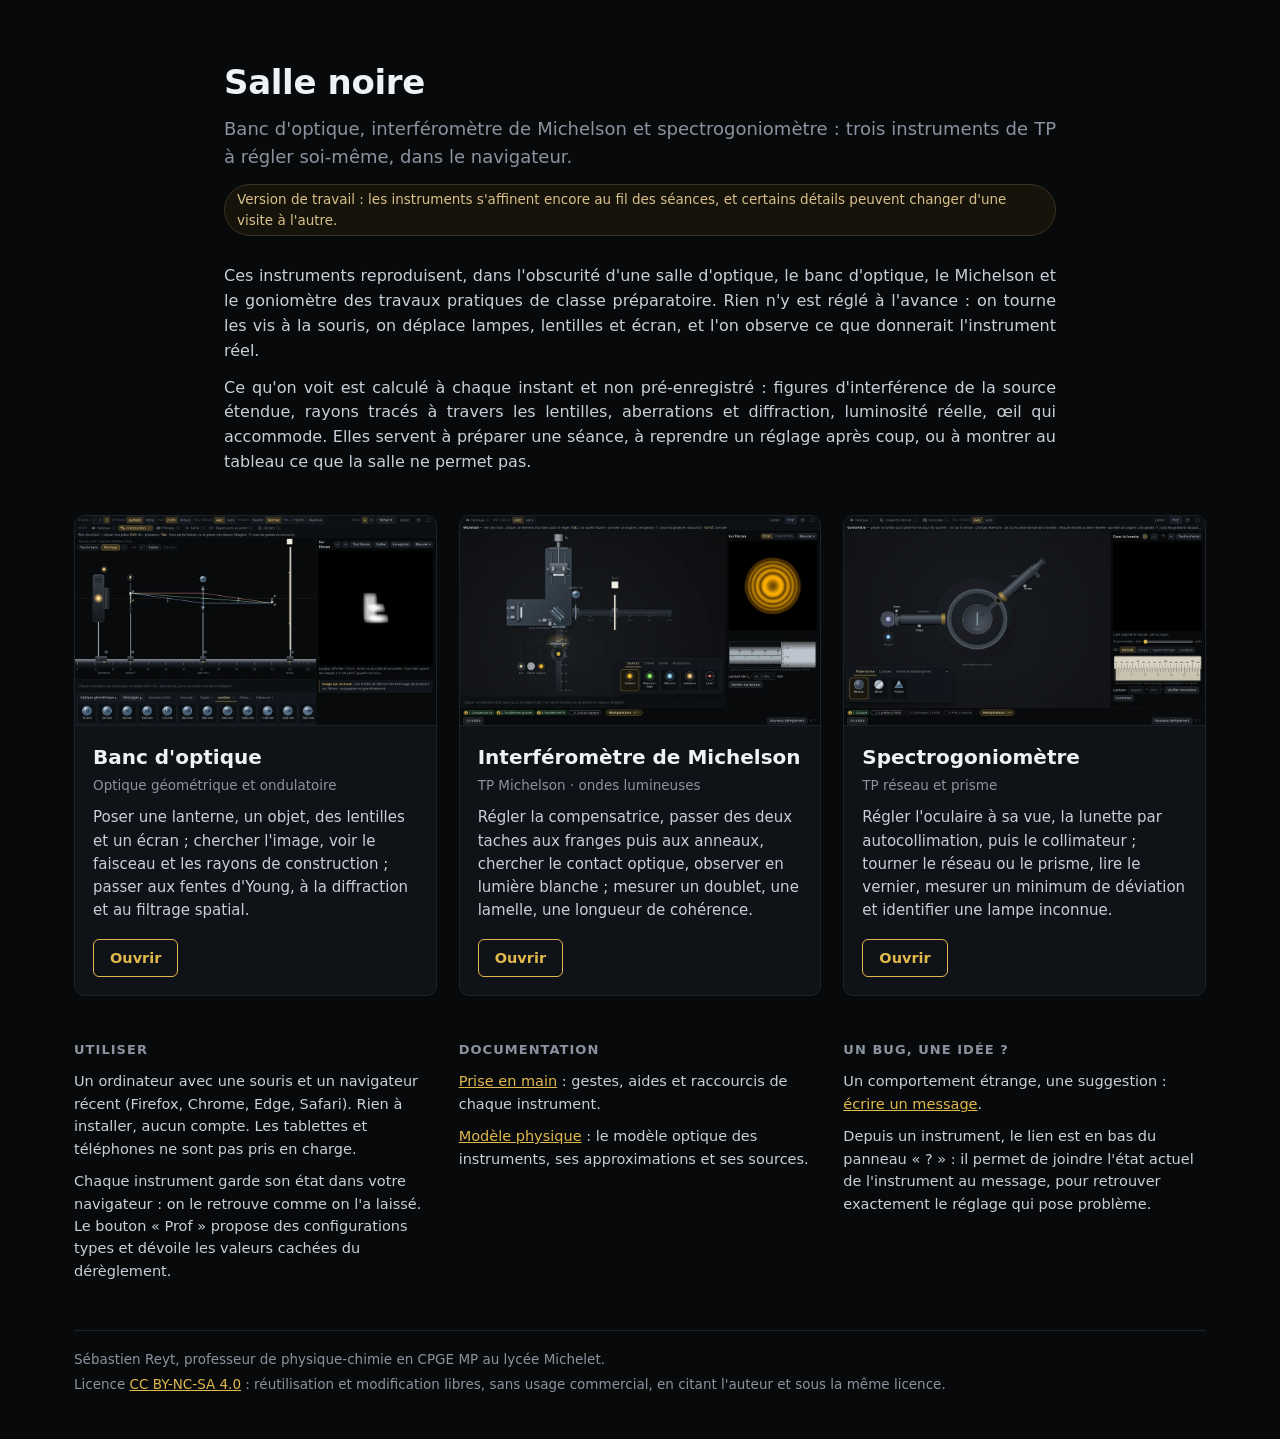
==== site/index.html @ fad23675 "Salle noire : paillasses d'optique virtuelles (Michelson, goniomètre, banc d'optique) — code GPLv3, " ====
<!doctype html>
<!-- Créé par Claude — page d'accueil publique des instruments d'optique (optique.cpge-michelet.fr) -->
<html lang="fr">
<head>
<meta charset="utf-8">
<meta name="viewport" content="width=device-width, initial-scale=1">
<meta name="robots" content="index, follow">
<title>Salle noire — simulations d'optique : Michelson, spectrogoniomètre, banc d'optique</title>
<style>
  :root { --fond:#08090b; --carte:#0f1216; --bord:#1d222a; --texte:#c9cfd8; --doux:#8a939f; --or:#e0b84c; }
  * { box-sizing:border-box; }
  body { margin:0; background:var(--fond); color:var(--texte); font:16px/1.55 system-ui, -apple-system, "Segoe UI", sans-serif; }
  a { color:var(--or); }
  .page { max-width:1180px; margin:0 auto; padding:56px 24px 40px; }
  header { max-width:52em; margin:0 auto; }
  header h1 { margin:0 0 6px; font-size:34px; font-weight:650; color:#eef1f5; letter-spacing:-.01em; }
  header .sous { margin:0; font-size:18px; color:var(--doux); text-align:justify; hyphens:auto; }
  header .etat { display:inline-block; margin:14px 0 0; padding:4px 12px; border:1px solid #3a3320; border-radius:999px; background:#16130b; color:#d9c08a; font-size:13.5px; }
  .intro { max-width:52em; margin:28px auto 40px; }
  .intro p { margin:0 0 12px; text-align:justify; hyphens:auto; }
  .apps { display:grid; grid-template-columns:repeat(3, minmax(0,1fr)); gap:22px; }
  .app { display:flex; flex-direction:column; background:var(--carte); border:1px solid var(--bord); border-radius:10px; overflow:hidden;
         text-decoration:none; color:inherit; transition:border-color .15s, transform .15s; }
  .app:hover { border-color:#3a414c; transform:translateY(-2px); }
  .app img { display:block; width:100%; aspect-ratio:1366/798; object-fit:cover; border-bottom:1px solid var(--bord); }
  .app .corps { padding:16px 18px 18px; display:flex; flex-direction:column; flex:1; }
  .app h2 { margin:0 0 2px; font-size:20px; color:#eef1f5; font-weight:620; }
  .app .tp { margin:0 0 10px; font-size:13.5px; color:var(--doux); }
  .app p.quoi { margin:0 0 16px; font-size:15px; flex:1; }
  .app .ouvrir { align-self:flex-start; padding:7px 16px; border:1px solid var(--or); border-radius:6px; color:var(--or); font-weight:600; font-size:14.5px; }
  .app:hover .ouvrir { background:var(--or); color:#14110a; }
  .pratique { display:grid; grid-template-columns:repeat(3, minmax(0,1fr)); gap:22px; margin-top:44px; font-size:14.5px; }
  .pratique h3 { margin:0 0 10px; font-size:13px; text-transform:uppercase; letter-spacing:.08em; color:var(--doux); font-weight:600; }
  .pratique p { margin:0 0 10px; }
  .pratique p:last-child { margin-bottom:0; }
  footer { margin-top:48px; padding-top:18px; border-top:1px solid var(--bord); font-size:13.5px; color:var(--doux); }
  footer p { margin:0 0 4px; }
  @media (max-width:900px) {
    .apps, .pratique { grid-template-columns:1fr; }
    .page { padding:36px 16px 32px; }
    header h1 { font-size:28px; }
    header .etat { border-radius:10px; padding:6px 12px; }
  }
</style>
<link rel="canonical" href="https://optique.cpge-michelet.fr/">
<link rel="icon" href="favicon.svg" type="image/svg+xml">
<link rel="icon" href="favicon-32.png" sizes="32x32" type="image/png">
<link rel="apple-touch-icon" href="apple-touch-icon.png">
<meta name="color-scheme" content="dark">
<meta name="theme-color" content="#08090b">
<meta name="description" content="Simulations en ligne du banc d&#x27;optique, du Michelson et du goniomètre de TP de classe préparatoire, à régler soi-même dans le navigateur. Sans compte, rien à installer.">
<meta property="og:type" content="website">
<meta property="og:locale" content="fr_FR">
<meta property="og:title" content="Salle noire — simulations d&#x27;optique : Michelson, spectrogoniomètre, banc d&#x27;optique">
<meta property="og:description" content="Simulations en ligne du banc d&#x27;optique, du Michelson et du goniomètre de TP de classe préparatoire, à régler soi-même dans le navigateur. Sans compte, rien à installer.">
<meta property="og:url" content="https://optique.cpge-michelet.fr/">
<meta property="og:image" content="https://optique.cpge-michelet.fr/img/apercu.jpg">
<meta property="og:image:width" content="1200">
<meta property="og:image:height" content="630">
<meta property="og:image:alt" content="Salle noire — simulations d&#x27;optique : Michelson, spectrogoniomètre, banc d&#x27;optique">
<meta name="twitter:card" content="summary_large_image">
<script type="application/ld+json">{"@context":"https://schema.org","@type":"WebApplication","name":"Salle noire — simulations d'optique : Michelson, spectrogoniomètre, banc d'optique","url":"https://optique.cpge-michelet.fr/","description":"Simulations en ligne du banc d'optique, du Michelson et du goniomètre de TP de classe préparatoire, à régler soi-même dans le navigateur. Sans compte, rien à installer.","applicationCategory":"EducationalApplication","inLanguage":"fr","browserRequirements":"Requires JavaScript","offers":{"@type":"Offer","price":"0","priceCurrency":"EUR"}}</script>
</head>
<body data-app="accueil">
<div class="page">
  <header>
    <h1>Salle noire</h1>
    <p class="sous">Banc d'optique, interféromètre de Michelson et spectrogoniomètre : trois instruments de TP à régler soi-même, dans le navigateur.</p>
    <p class="etat">Version de travail : les instruments s'affinent encore au fil des séances, et certains détails peuvent changer d'une visite à l'autre.</p>
  </header>

  <section class="intro">
    <p>Ces instruments reproduisent, dans l'obscurité d'une salle d'optique, le banc d'optique, le Michelson et le
      goniomètre des travaux pratiques de classe préparatoire. Rien n'y est réglé à l'avance : on tourne les vis à la souris, on déplace
      lampes, lentilles et écran, et l'on observe ce que donnerait l'instrument réel.</p>
    <p>Ce qu'on voit est calculé à chaque instant et non pré-enregistré : figures d'interférence de la source
      étendue, rayons tracés à travers les lentilles, aberrations et diffraction, luminosité réelle, œil qui accommode.
      Elles servent à préparer une séance, à reprendre un réglage après coup, ou à montrer au tableau ce que la salle
      ne permet pas.</p>
  </section>

  <section class="apps">
    <a class="app" href="banc-optique/">
      <img src="img/banc.webp?v=bd3c50d955" alt="Banc d'optique : lanterne, objet, lentille et écran sur le banc" loading="lazy">
      <div class="corps">
        <h2>Banc d'optique</h2>
        <p class="tp">Optique géométrique et ondulatoire</p>
        <p class="quoi">Poser une lanterne, un objet, des lentilles et un écran ; chercher l'image, voir le faisceau
          et les rayons de construction ; passer aux fentes d'Young, à la diffraction et au filtrage spatial.</p>
        <span class="ouvrir">Ouvrir</span>
      </div>
    </a>
    <a class="app" href="michelson/">
      <img src="img/michelson.webp?v=8ada640fc7" alt="Interféromètre de Michelson : vue de dessus de l'interféromètre et anneaux sur l'écran" loading="lazy">
      <div class="corps">
        <h2>Interféromètre de Michelson</h2>
        <p class="tp">TP Michelson · ondes lumineuses</p>
        <p class="quoi">Régler la compensatrice, passer des deux taches aux franges puis aux anneaux, chercher le
          contact optique, observer en lumière blanche ; mesurer un doublet, une lamelle, une longueur de cohérence.</p>
        <span class="ouvrir">Ouvrir</span>
      </div>
    </a>
    <a class="app" href="goniometre/">
      <img src="img/goniometre.webp?v=d270be6dec" alt="Spectrogoniomètre : vue de dessus et champ de la lunette avec le réticule" loading="lazy">
      <div class="corps">
        <h2>Spectrogoniomètre</h2>
        <p class="tp">TP réseau et prisme</p>
        <p class="quoi">Régler l'oculaire à sa vue, la lunette par autocollimation, puis le collimateur ; tourner
          le réseau ou le prisme, lire le vernier, mesurer un minimum de déviation et identifier une lampe inconnue.</p>
        <span class="ouvrir">Ouvrir</span>
      </div>
    </a>
  </section>

  <section class="pratique">
    <div>
      <h3>Utiliser</h3>
      <p>Un ordinateur avec une souris et un navigateur récent (Firefox, Chrome, Edge, Safari). Rien à installer,
        aucun compte. Les tablettes et téléphones ne sont pas pris en charge.</p>
      <p>Chaque instrument garde son état dans votre navigateur : on le retrouve comme on l'a laissé. Le bouton
        « Prof » propose des configurations types et dévoile les valeurs cachées du dérèglement.</p>
    </div>
    <div>
      <h3>Documentation</h3>
      <p><a href="prise-en-main/">Prise en main</a> : gestes, aides et raccourcis de chaque instrument.</p>
      <p><a href="modele/">Modèle physique</a> : le modèle optique des instruments, ses approximations et ses
        sources.</p>
    </div>
    <div>
      <h3>Un bug, une idée ?</h3>
      <p>Un comportement étrange, une suggestion : <a href="#" data-retour="site">écrire un message</a>.</p>
      <p>Depuis un instrument, le lien est en bas du panneau « ? » : il permet de joindre l'état actuel de
        l'instrument au message, pour retrouver exactement le réglage qui pose problème.</p>
    </div>
  </section>

  <footer>
    <p>Sébastien Reyt, professeur de physique-chimie en CPGE MP au lycée Michelet.</p>
    <p>Licence <a href="https://creativecommons.org/licenses/by-nc-sa/4.0/deed.fr">CC BY-NC-SA 4.0</a> :
      réutilisation et modification libres, sans usage commercial, en citant l'auteur et sous la même licence.</p>
  </footer>
</div>
<script src="commun/compteur.js?v=4b4f1e1c0b"></script>
<script src="commun/retour.js?v=a3d95a5a48"></script>
</body>
</html>
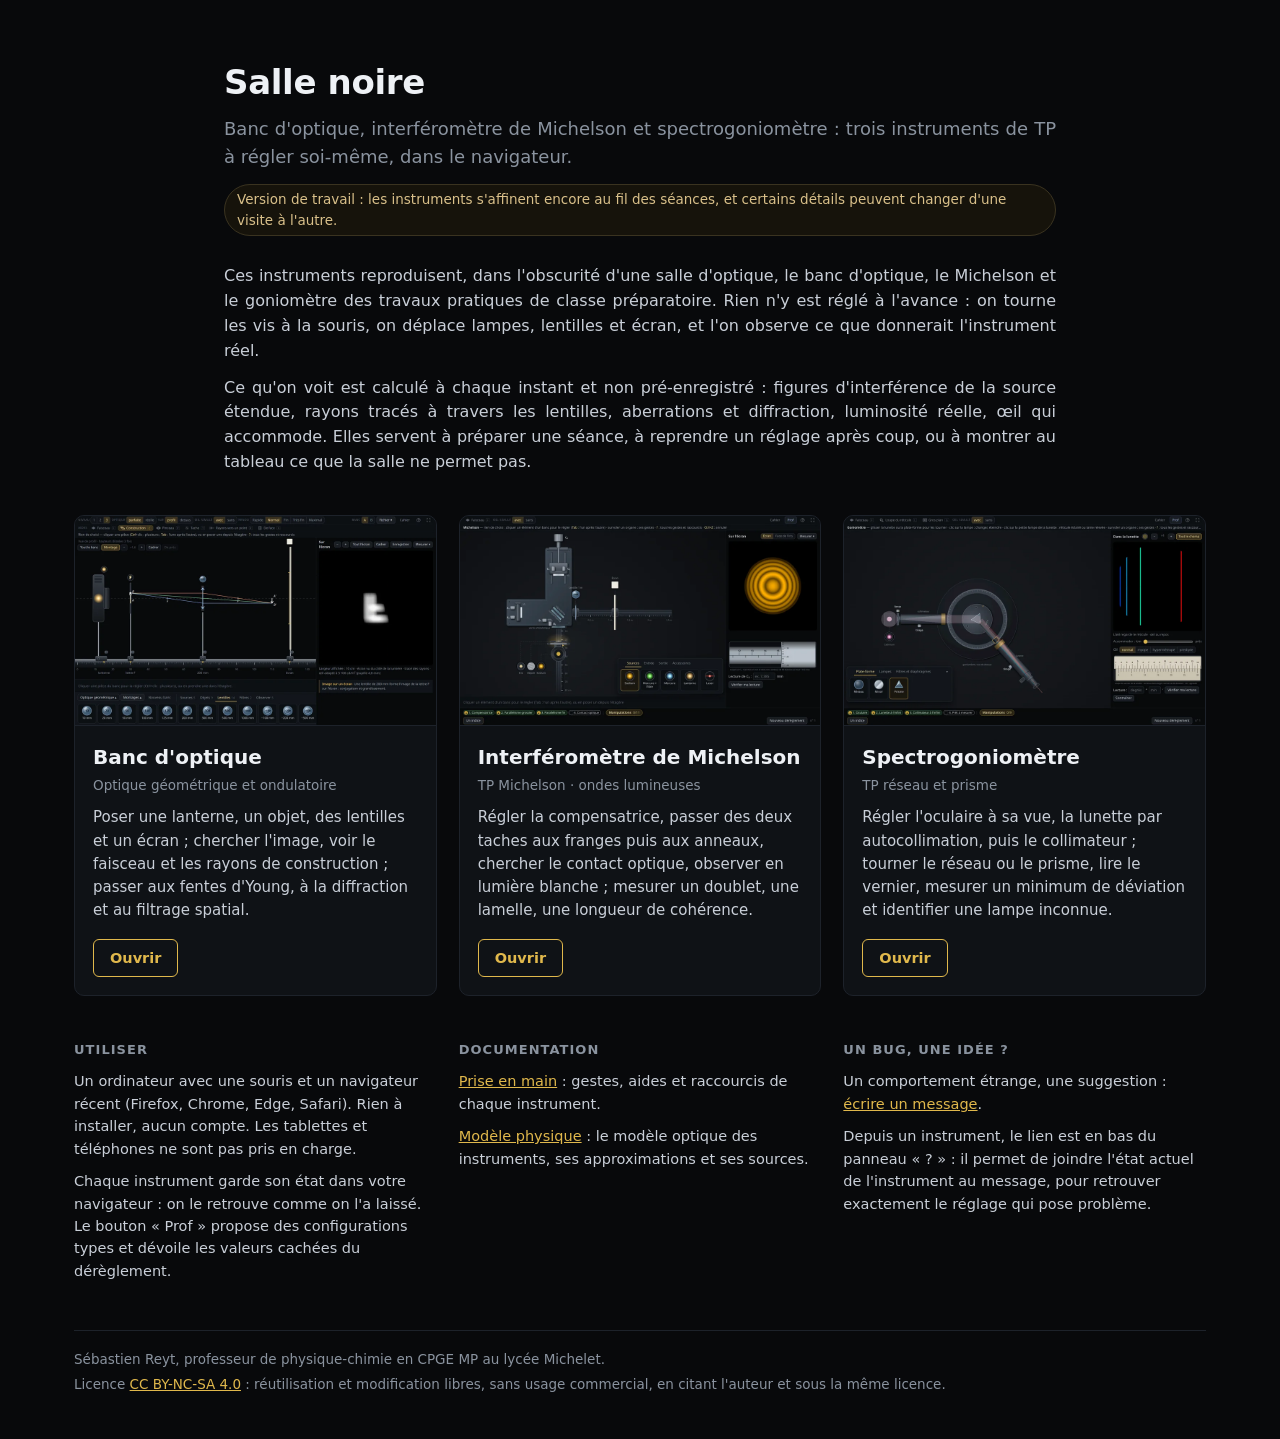
==== commit 0a6bd211: "resync depuis le dépôt de travail (f9619ff5c [admin] feat(optique-public): vignette gonio d'accueil " ====
--- a/site/index.html
+++ b/site/index.html
@@ -101,7 +101,7 @@
       </div>
     </a>
     <a class="app" href="goniometre/">
-      <img src="img/goniometre.webp?v=d270be6dec" alt="Spectrogoniomètre : vue de dessus et champ de la lunette avec le réticule" loading="lazy">
+      <img src="img/goniometre.webp?v=33e5c3670f" alt="Spectrogoniomètre : vue de dessus et champ de la lunette avec le réticule" loading="lazy">
       <div class="corps">
         <h2>Spectrogoniomètre</h2>
         <p class="tp">TP réseau et prisme</p>
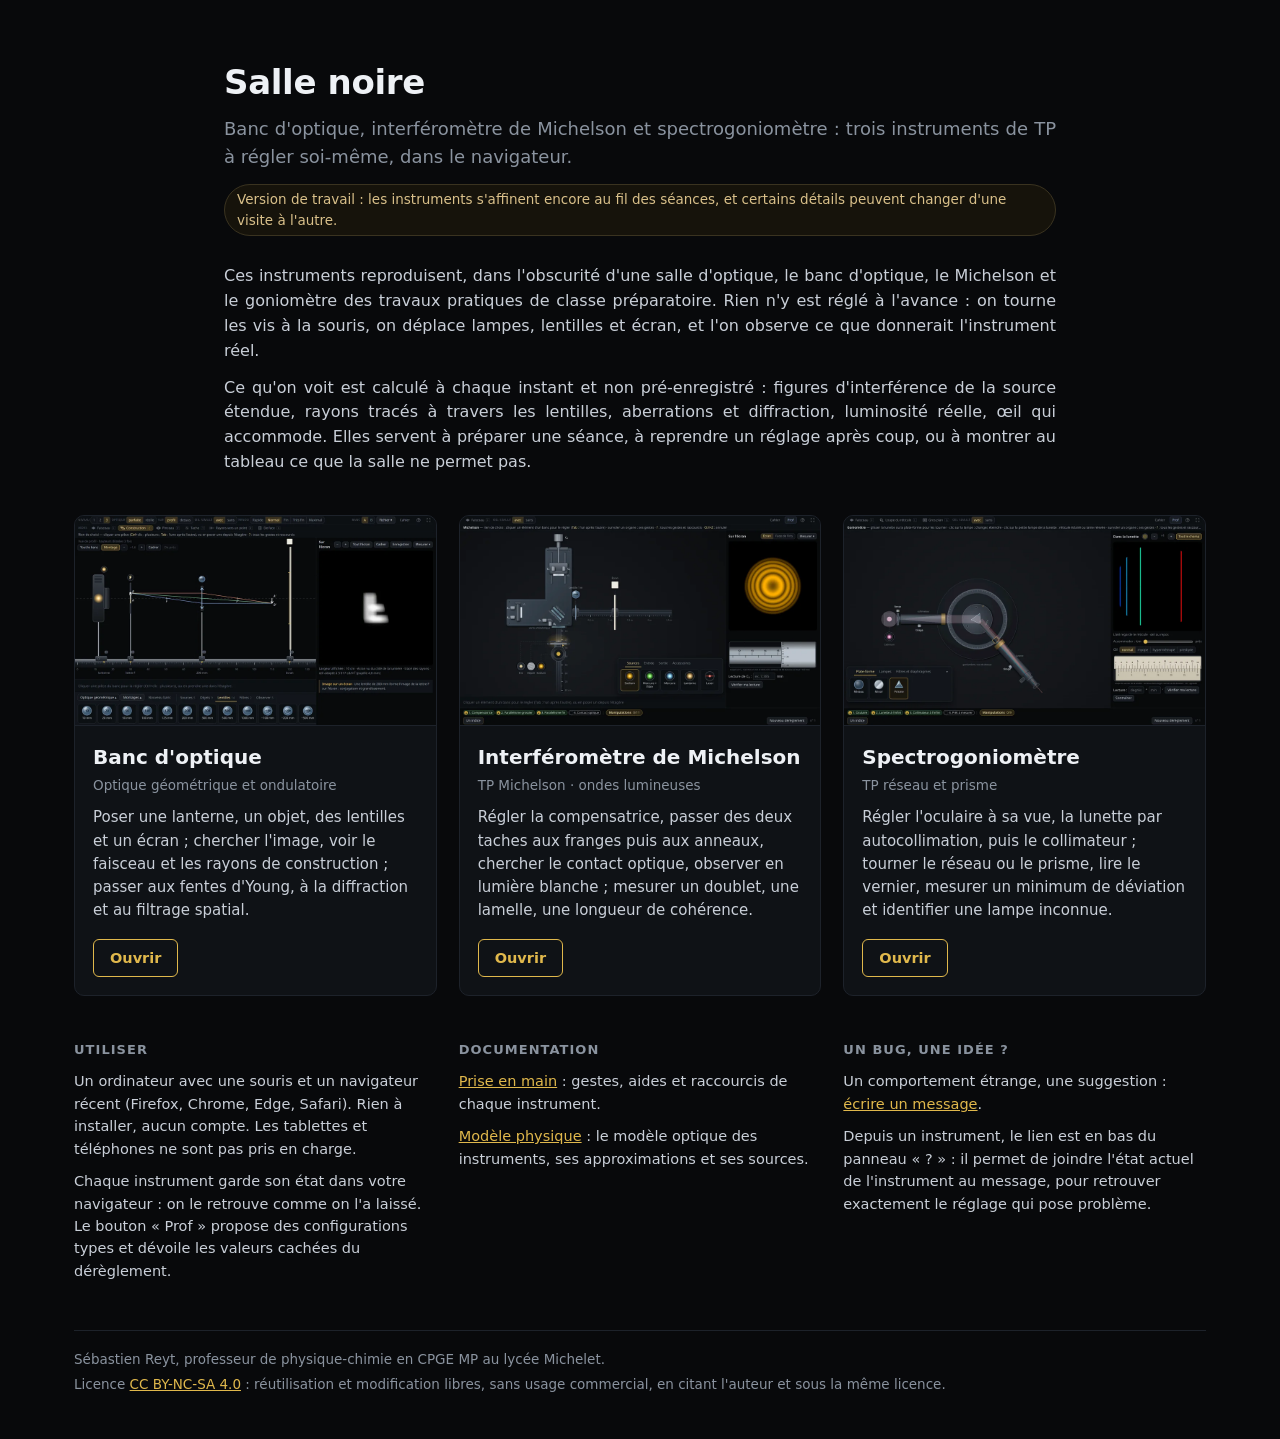
==== commit 4e93e4d0: "resync depuis le dépôt de travail (e2f985ee0 [optique] fix: « Détacher de la lampe » au bout du banc" ====
--- a/site/index.html
+++ b/site/index.html
@@ -140,7 +140,7 @@
       réutilisation et modification libres, sans usage commercial, en citant l'auteur et sous la même licence.</p>
   </footer>
 </div>
-<script src="commun/compteur.js?v=4b4f1e1c0b"></script>
-<script src="commun/retour.js?v=a3d95a5a48"></script>
+<script src="commun/compteur.js?v=0d325213a9"></script>
+<script src="commun/retour.js?v=3b0bddb461"></script>
 </body>
 </html>
